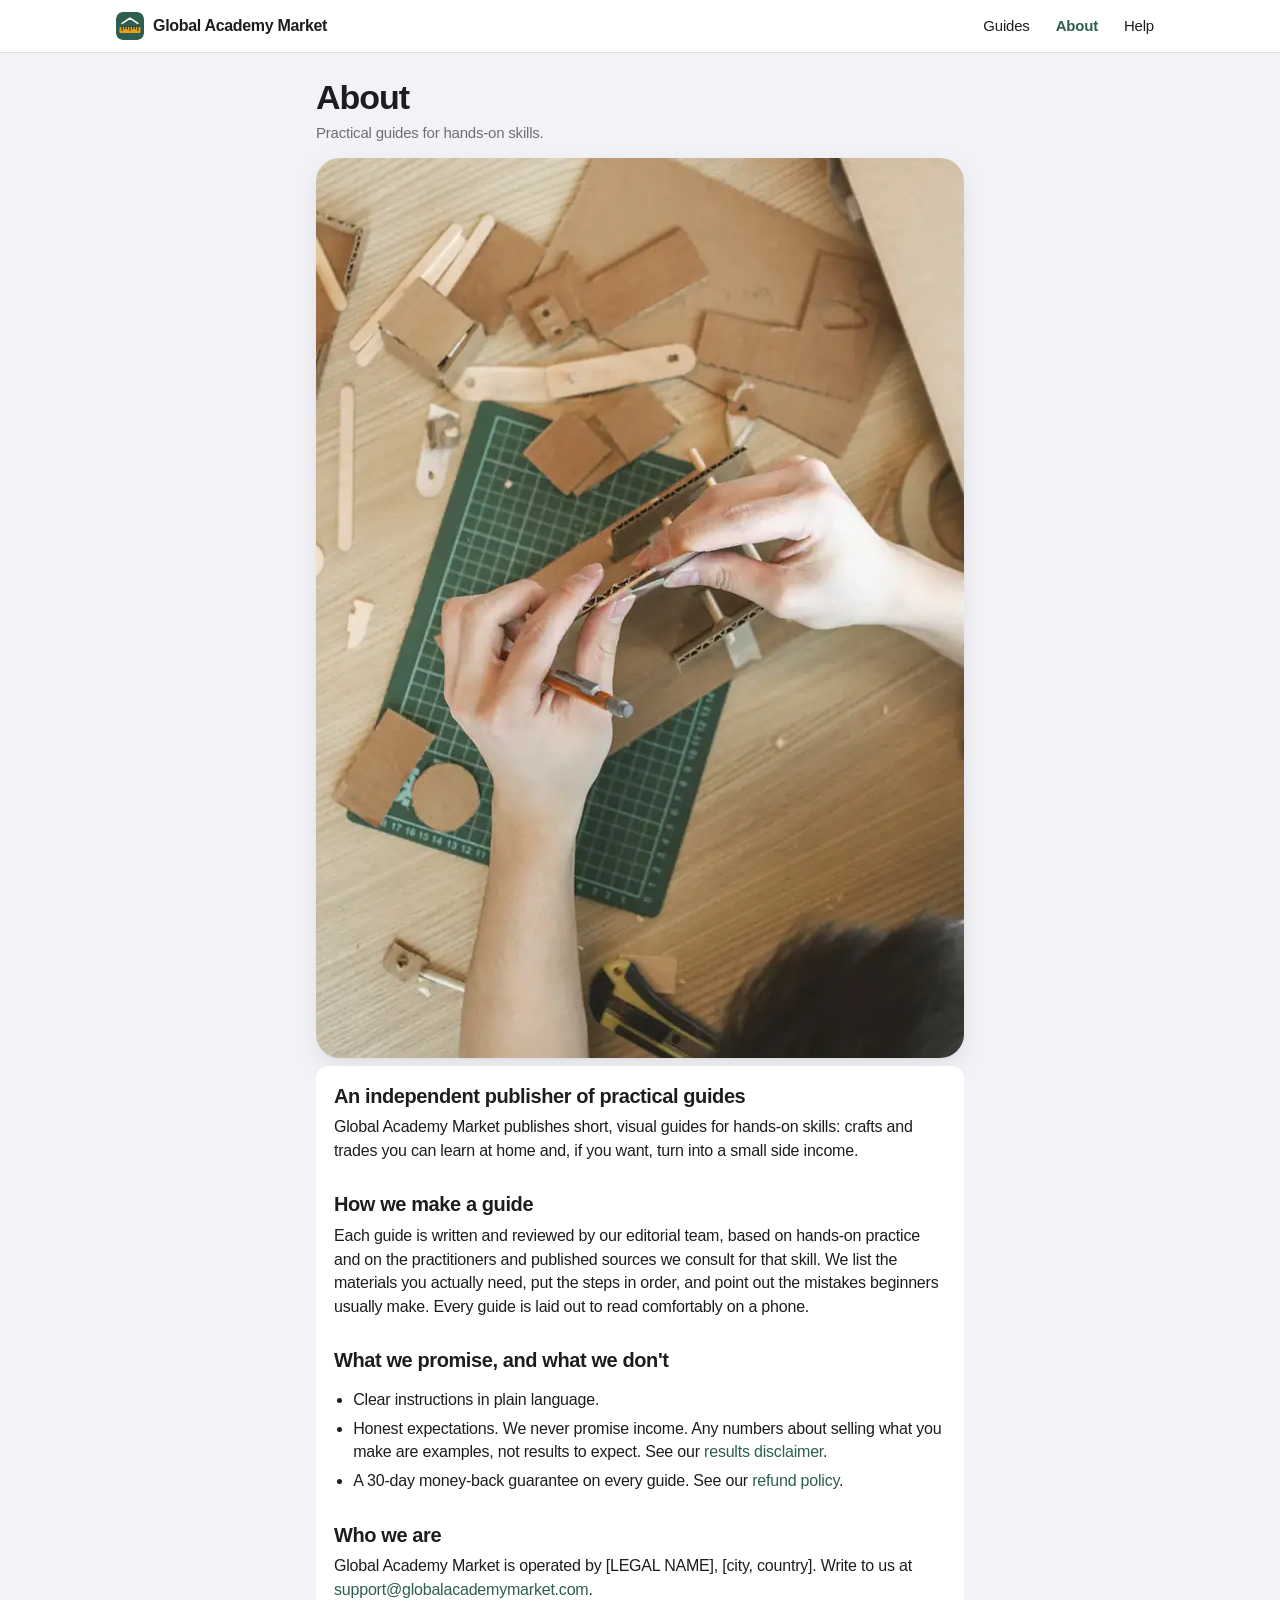
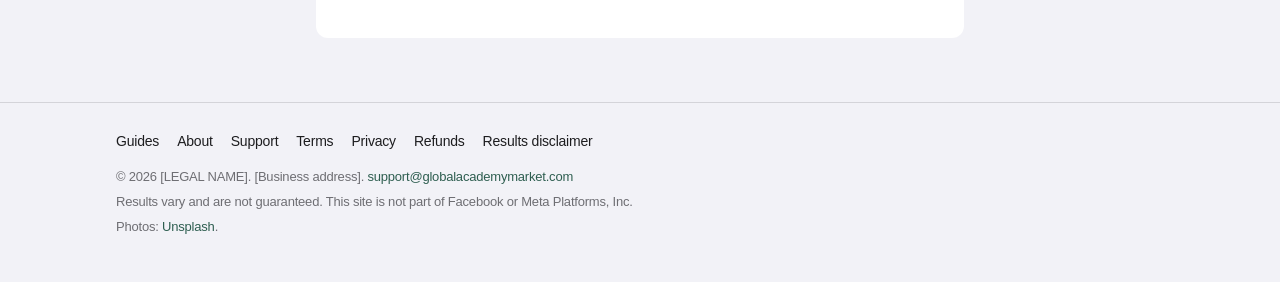
==== about/index.html @ 6670208a "Initial site" ====
<!doctype html>
<html lang="en">
<head>
  <meta charset="utf-8">
  <meta name="viewport" content="width=device-width, initial-scale=1, viewport-fit=cover">
  <title>About — Global Academy Market</title>
  <meta name="description" content="Global Academy Market is an independent publisher of practical guides for hands-on skills.">
  <link rel="canonical" href="https://globalacademymarket.com/about/">
  <meta property="og:title" content="About — Global Academy Market">
  <meta property="og:description" content="Global Academy Market is an independent publisher of practical guides for hands-on skills.">
  <meta property="og:type" content="website">
  <meta property="og:url" content="https://globalacademymarket.com/about/">
  <meta property="og:image" content="https://globalacademymarket.com/assets/img/craft-table.webp">
  <meta name="theme-color" content="#FFFFFF">
  <link rel="icon" href="/assets/mark.svg" type="image/svg+xml">
  <link rel="apple-touch-icon" href="/assets/mark.svg">
  <link rel="stylesheet" href="/assets/site.css">
</head>
<body>
  <a class="skip" href="#main">Skip to content</a>
  <header class="nav">
    <div class="wrap">
      <a class="brand" href="/"><img src="/assets/mark.svg" alt="" width="28" height="28">Global Academy Market</a>
      <nav class="nav-links" aria-label="Main">
        <a class="hide-sm" href="/#guides">Guides</a>
        <a href="/about/" aria-current="page">About</a>
        <a href="/support/">Help</a>
      </nav>
    </div>
  </header>

  <main class="page" id="main">
    <div class="narrow">
      <div class="large-title"><h1>About</h1><p>Practical guides for hands-on skills.</p></div>

      <div class="page-hero-img"><img src="/assets/img/craft-table.webp" alt="" width="720" height="900" style="aspect-ratio:4/3"></div>
      <article class="doc">
        <h2>An independent publisher of practical guides</h2>
        <p>Global Academy Market publishes short, visual guides for hands-on skills: crafts and trades you can learn at home and, if you want, turn into a small side income.</p>
        <h2>How we make a guide</h2>
        <p>Each guide is written and reviewed by our editorial team, based on hands-on practice and on the practitioners and published sources we consult for that skill. We list the materials you actually need, put the steps in order, and point out the mistakes beginners usually make. Every guide is laid out to read comfortably on a phone.</p>
        <h2>What we promise, and what we don't</h2>
        <ul>
          <li>Clear instructions in plain language.</li>
          <li>Honest expectations. We never promise income. Any numbers about selling what you make are examples, not results to expect. See our <a href="/disclaimer/">results disclaimer</a>.</li>
          <li>A 30-day money-back guarantee on every guide. See our <a href="/refunds/">refund policy</a>.</li>
        </ul>
        <h2>Who we are</h2>
        <p>Global Academy Market is operated by [LEGAL NAME], [city, country]. Write to us at <a href="mailto:support@globalacademymarket.com">support@globalacademymarket.com</a>.</p>
      </article>

    </div>
  </main>

  <footer class="footer">
    <div class="wrap">
      <ul class="links">
        <li><a href="/#guides">Guides</a></li>
        <li><a href="/about/">About</a></li>
        <li><a href="/support/">Support</a></li>
        <li><a href="/terms/">Terms</a></li>
        <li><a href="/privacy/">Privacy</a></li>
        <li><a href="/refunds/">Refunds</a></li>
        <li><a href="/disclaimer/">Results disclaimer</a></li>
      </ul>
      <p>© 2026 [LEGAL NAME]. [Business address]. <a href="mailto:support@globalacademymarket.com">support@globalacademymarket.com</a></p>
      <p>Results vary and are not guaranteed. This site is not part of Facebook or Meta Platforms, Inc.</p>
      <p>Photos: <a href="https://unsplash.com/license">Unsplash</a>.</p>
    </div>
  </footer>
</body>
</html>
---- assets/site.css ----
/* Global Academy Market — shared styles (v2, iPhone-inspired, mobile first)
   ~98% of visitors are on phones. Everything is designed at 390px first.
   System font stack = SF Pro on iPhone: native feel, zero font download. */

:root {
  color-scheme: light;
  --bg: #FFFFFF;
  --bg-2: #F2F2F7;          /* iOS grouped background */
  --ink: #1D1D1F;
  --ink-2: #6E6E73;
  --ink-3: #8E8E93;
  --line: rgba(60, 60, 67, 0.16);
  --spruce: #2E5E50;        /* tint colour */
  --spruce-2: #3F7A68;
  --mint: #E3EFEA;
  --marigold: #E5A21C;      /* buy buttons only */
  --marigold-2: #F2B53A;
  --cream: #FBF4E6;

  --font: -apple-system, BlinkMacSystemFont, "SF Pro Text", "SF Pro Display", "Segoe UI", Roboto, "Helvetica Neue", Arial, sans-serif;

  --gutter: 16px;
  --wrap: 1080px;
  --r-xl: 32px;
  --r-lg: 24px;
  --r-md: 16px;
  --shadow: 0 1px 2px rgba(0,0,0,.04), 0 8px 24px rgba(0,0,0,.08);
  --shadow-lg: 0 2px 6px rgba(0,0,0,.06), 0 24px 60px rgba(0,0,0,.18);
  --ease: cubic-bezier(.2, .8, .2, 1);
}

*, *::before, *::after { box-sizing: border-box; }
html { -webkit-text-size-adjust: 100%; scroll-behavior: smooth; }
@media (prefers-reduced-motion: reduce) { html { scroll-behavior: auto; } *, *::before, *::after { animation: none !important; transition: none !important; } }

body {
  margin: 0;
  background: var(--bg);
  color: var(--ink);
  font-family: var(--font);
  font-size: 17px;              /* iOS body size */
  line-height: 1.47;
  letter-spacing: -0.012em;
  -webkit-font-smoothing: antialiased;
  overflow-x: hidden;
}
img { max-width: 100%; display: block; }
a { color: var(--spruce); text-decoration: none; }
a:hover { text-decoration: underline; }
:focus-visible { outline: 3px solid var(--marigold); outline-offset: 2px; border-radius: 6px; }

h1, h2, h3 { margin: 0 0 .4em; line-height: 1.08; letter-spacing: -0.035em; font-weight: 800; text-wrap: balance; }
h1 { font-size: clamp(2.5rem, 11vw, 4.6rem); }
h2 { font-size: clamp(1.9rem, 8vw, 3rem); }
h3 { font-size: 1.15rem; letter-spacing: -0.02em; font-weight: 700; }
p { margin: 0 0 1em; }

.wrap { max-width: var(--wrap); margin: 0 auto; padding: 0 var(--gutter); }
.narrow { max-width: 680px; margin: 0 auto; padding: 0 var(--gutter); }
.skip { position: absolute; left: -999px; }
.skip:focus { left: 8px; top: 8px; z-index: 100; background: #fff; padding: 8px 12px; border-radius: 8px; }

.eyebrow { font-size: 13px; font-weight: 700; letter-spacing: .06em; text-transform: uppercase; color: var(--spruce); margin: 0 0 10px; }
.muted { color: var(--ink-2); }
.grad {
  background: linear-gradient(100deg, var(--spruce) 10%, #4E8F62 45%, var(--marigold) 95%);
  -webkit-background-clip: text; background-clip: text; color: transparent;
}

/* ---------- Glass navigation bar ---------- */
.nav {
  position: sticky; top: 0; z-index: 50;
  background: rgba(255, 255, 255, .72);
  -webkit-backdrop-filter: saturate(180%) blur(20px);
  backdrop-filter: saturate(180%) blur(20px);
  border-bottom: .5px solid var(--line);
}
.nav .wrap { display: flex; align-items: center; justify-content: space-between; height: 52px; gap: 12px; }
.brand { display: inline-flex; align-items: center; gap: 9px; color: var(--ink); font-weight: 700; font-size: 16px; letter-spacing: -0.02em; white-space: nowrap; }
.brand:hover { text-decoration: none; }
.brand img { width: 28px; height: 28px; border-radius: 7px; }
.nav-links { display: flex; align-items: center; gap: 6px; }
.nav-links a { color: var(--ink); font-size: 15px; padding: 6px 10px; border-radius: 999px; }
.nav-links a:hover { background: var(--bg-2); text-decoration: none; }
.nav-links a[aria-current="page"] { color: var(--spruce); font-weight: 600; }
.nav-links .hide-sm { display: none; }
@media (min-width: 600px) { .nav-links .hide-sm { display: inline-block; } }

/* ---------- Buttons (pills) ---------- */
.btn {
  display: inline-flex; align-items: center; justify-content: center; gap: 8px;
  min-height: 50px; padding: 0 24px; border-radius: 999px; border: 0;
  font: 600 17px/1 var(--font); letter-spacing: -0.01em; cursor: pointer;
  background: var(--ink); color: #fff; transition: transform .15s var(--ease), background .2s;
}
.btn:hover { text-decoration: none; background: #000; }
.btn:active { transform: scale(.97); }
.btn-tint { background: var(--spruce); }
.btn-tint:hover { background: var(--spruce-2); }
.btn-soft { background: var(--bg-2); color: var(--spruce); }
.btn-soft:hover { background: #E7E7EC; }
.btn-buy { background: var(--marigold); color: #1D1D1F; font-weight: 700; }
.btn-buy:hover { background: var(--marigold-2); }
.btn-block { width: 100%; }
.pill-get {
  display: inline-flex; align-items: center; justify-content: center; min-width: 72px; height: 30px; padding: 0 14px;
  border-radius: 999px; background: var(--bg-2); color: var(--spruce); font-weight: 700; font-size: 15px;
}
.pill-get:hover { text-decoration: none; background: #E7E7EC; }

/* ---------- iPhone device frame ---------- */
.iphone {
  --w: min(74vw, 300px);
  position: relative; width: var(--w); aspect-ratio: 9 / 19.5;
  margin: 0 auto; padding: calc(var(--w) * .035);
  border-radius: calc(var(--w) * .17);
  background: linear-gradient(145deg, #3A3A3C, #1C1C1E 40%, #2C2C2E);
  box-shadow: var(--shadow-lg), inset 0 0 0 2px #48484A, inset 0 0 0 4px #111;
}
.iphone::before, .iphone::after {          /* side buttons */
  content: ""; position: absolute; width: 3px; border-radius: 2px; background: #2C2C2E;
}
.iphone::before { left: -3px; top: 22%; height: 9%; box-shadow: 0 calc(var(--w) * .2) 0 #2C2C2E; }
.iphone::after { right: -3px; top: 28%; height: 14%; }
.iphone .screen {
  position: relative; width: 100%; height: 100%; overflow: hidden;
  border-radius: calc(var(--w) * .14); background: #fff;
}
.iphone .island {
  position: absolute; z-index: 5; top: calc(var(--w) * .035); left: 50%; transform: translateX(-50%);
  width: 32%; height: calc(var(--w) * .095); background: #000; border-radius: 999px;
}
.status {
  position: absolute; z-index: 4; top: 0; left: 0; right: 0;
  display: flex; justify-content: space-between; align-items: center;
  padding: calc(var(--w) * .05) calc(var(--w) * .085) 0;
  font-size: calc(var(--w) * .048); font-weight: 600; color: #fff; letter-spacing: 0;
}
.status .icons { display: inline-flex; gap: 4px; align-items: center; }
.status .bars { display: inline-flex; align-items: flex-end; gap: 1.5px; height: 10px; }
.status .bars i { width: 3px; background: currentColor; border-radius: 1px; }
.status .bars i:nth-child(1) { height: 4px; } .status .bars i:nth-child(2) { height: 6px; }
.status .bars i:nth-child(3) { height: 8px; } .status .bars i:nth-child(4) { height: 10px; }
.status .batt { width: 22px; height: 11px; border: 1.5px solid currentColor; border-radius: 3.5px; padding: 1px; opacity: .95; }
.status .batt::after { content: ""; display: block; height: 100%; width: 80%; background: currentColor; border-radius: 1.5px; }

/* Reader app inside the phone */
.reader { height: 100%; display: flex; flex-direction: column; font-size: calc(var(--w) * .045); }
.reader-cover { position: relative; height: 52%; flex: none; }
.reader-cover img { width: 100%; height: 100%; object-fit: cover; }
.reader-cover::after { content: ""; position: absolute; inset: 0; background: linear-gradient(180deg, rgba(0,0,0,.35) 0%, transparent 30%, transparent 45%, rgba(0,0,0,.72) 100%); }
.reader-cover .meta { position: absolute; z-index: 2; left: 7%; right: 7%; bottom: 7%; color: #fff; }
.reader-cover .meta span { font-size: .72em; font-weight: 700; letter-spacing: .08em; text-transform: uppercase; opacity: .85; }
.reader-cover .meta strong { display: block; font-size: 1.45em; line-height: 1.05; letter-spacing: -0.03em; margin-top: 2px; }
.reader-body { flex: 1; padding: 6% 7% 0; background: #fff; }
.reader-progress { height: 4px; border-radius: 4px; background: var(--bg-2); margin: 0 0 5%; overflow: hidden; }
.reader-progress i { display: block; height: 100%; width: 38%; background: var(--spruce); border-radius: 4px; }
.reader-row { display: flex; align-items: center; gap: 8px; padding: 4.5% 0; border-bottom: .5px solid var(--line); font-size: .9em; color: var(--ink); }
.reader-row b { width: 1.6em; height: 1.6em; flex: none; display: grid; place-items: center; border-radius: 50%; background: var(--mint); color: var(--spruce); font-size: .8em; }
.reader-row.done b { background: var(--spruce); color: #fff; }
.reader-row em { margin-left: auto; font-style: normal; color: var(--ink-3); font-size: .85em; }
.home-indicator { position: absolute; z-index: 6; bottom: 1.6%; left: 50%; transform: translateX(-50%); width: 36%; height: 4px; border-radius: 4px; background: rgba(0,0,0,.85); }

/* iOS notification banner */
.notif {
  display: flex; gap: 10px; align-items: center;
  width: min(86vw, 340px); padding: 11px 13px;
  background: rgba(250, 250, 252, .84);
  -webkit-backdrop-filter: blur(24px) saturate(180%); backdrop-filter: blur(24px) saturate(180%);
  border-radius: 20px; box-shadow: var(--shadow);
  font-size: 14px; line-height: 1.3; letter-spacing: -0.01em; text-align: left; color: var(--ink);
}
.notif .ico { width: 36px; height: 36px; border-radius: 9px; flex: none; display: grid; place-items: center; color: #fff; background: linear-gradient(180deg, #4FA3F7, #1E6FE6); }
.notif .ico svg { width: 20px; height: 20px; }
.notif strong { display: block; font-size: 14px; }
.notif small { color: var(--ink-2); font-size: 12.5px; }
.notif .when { margin-left: auto; align-self: flex-start; color: var(--ink-3); font-size: 12px; }

@keyframes drop { from { opacity: 0; transform: translate(-50%, -18px) scale(.96); } to { opacity: 1; transform: translate(-50%, 0); } }
@keyframes float { 0%, 100% { transform: translateY(0); } 50% { transform: translateY(-8px); } }

/* ---------- Home hero ---------- */
.hero { padding: 28px 0 24px; text-align: center; overflow: hidden; }
.hero h1 { margin: 0 auto .3em; max-width: 11ch; }
.hero .lede { font-size: 19px; color: var(--ink-2); max-width: 30em; margin: 0 auto 22px; letter-spacing: -0.015em; }
.hero .ctas { display: flex; gap: 10px; justify-content: center; flex-wrap: wrap; margin-bottom: 20px; }
.hero-stage { position: relative; padding: 44px 0 8px; isolation: isolate; }
.hero-stage::before {               /* soft glow behind the phone */
  content: ""; position: absolute; left: 50%; top: 14%; width: 130%; max-width: 640px; aspect-ratio: 1;
  transform: translateX(-50%);
  background: radial-gradient(closest-side, rgba(229,162,28,.30), rgba(46,94,80,.14) 55%, transparent 72%);
  z-index: -1;
}
.hero-stage .notif { position: absolute; z-index: 10; left: 50%; top: 0; transform: translateX(-50%); animation: drop .7s .5s var(--ease) both; }
.hero-stage .iphone { animation: float 6s ease-in-out infinite; }
.hero-stage .side-photo {
  display: none; position: absolute; width: 190px; aspect-ratio: 4 / 5; border-radius: var(--r-lg); overflow: hidden; box-shadow: var(--shadow-lg);
}
.hero-stage .side-photo img { width: 100%; height: 100%; object-fit: cover; }
@media (min-width: 820px) {
  .hero { padding-top: 56px; }
  .hero-stage .side-photo { display: block; }
  .hero-stage .side-photo.l { left: calc(50% - 400px); top: 26%; transform: rotate(-6deg); }
  .hero-stage .side-photo.r { right: calc(50% - 400px); top: 40%; transform: rotate(5deg); }
}

/* ---------- Sections ---------- */
.section { padding: 52px 0; }
.section-gray { background: var(--bg-2); }
.section-head { margin-bottom: 18px; }
.section-head h2 { margin-bottom: .2em; }
.section-head p { color: var(--ink-2); margin: 0; font-size: 17px; }

/* ---------- Horizontal rails (App Store style) ---------- */
.rail {
  display: grid; grid-auto-flow: column; grid-auto-columns: 74%;
  gap: 12px; overflow-x: auto; overscroll-behavior-x: contain;
  scroll-snap-type: x mandatory; scroll-padding-inline: var(--gutter);
  padding: 4px var(--gutter) 18px; margin: 0 calc(var(--gutter) * -1);
  scrollbar-width: none;
}
.rail::-webkit-scrollbar { display: none; }
.rail > * { scroll-snap-align: start; }
@media (min-width: 700px) { .rail { grid-auto-columns: 300px; } }

.story {
  position: relative; display: block; aspect-ratio: 4 / 5; border-radius: var(--r-lg); overflow: hidden;
  background: var(--bg-2); color: #fff; box-shadow: var(--shadow); isolation: isolate;
  transition: transform .25s var(--ease);
}
.story:hover { text-decoration: none; transform: scale(.985); }
.story img { position: absolute; inset: 0; width: 100%; height: 100%; object-fit: cover; z-index: -1; }
.story::after { content: ""; position: absolute; inset: 0; z-index: -1; background: linear-gradient(180deg, rgba(0,0,0,.38), transparent 32%, transparent 52%, rgba(0,0,0,.72)); }
.story .top { position: absolute; top: 16px; left: 18px; right: 18px; font-size: 13px; font-weight: 700; letter-spacing: .06em; text-transform: uppercase; opacity: .92; }
.story .bottom { position: absolute; left: 18px; right: 18px; bottom: 18px; }
.story .bottom strong { display: block; font-size: 24px; line-height: 1.08; letter-spacing: -0.03em; font-weight: 800; }
.story .bottom span { font-size: 15px; opacity: .9; }

/* ---------- "Today" feature card ---------- */
.today {
  position: relative; display: block; border-radius: var(--r-xl); overflow: hidden; color: #fff;
  min-height: 480px; box-shadow: var(--shadow-lg); isolation: isolate;
}
.today:hover { text-decoration: none; }
.today > img { position: absolute; inset: 0; width: 100%; height: 100%; object-fit: cover; z-index: -2; }
.today::after { content: ""; position: absolute; inset: 0; z-index: -1; background: linear-gradient(180deg, rgba(0,0,0,.5), transparent 38%, transparent 48%, rgba(0,0,0,.8)); }
.today .top { position: absolute; top: 22px; left: 22px; right: 22px; }
.today .top span { font-size: 13px; font-weight: 700; letter-spacing: .06em; text-transform: uppercase; opacity: .9; }
.today .top strong { display: block; font-size: clamp(30px, 8.5vw, 44px); line-height: 1.02; letter-spacing: -0.04em; font-weight: 800; margin-top: 4px; max-width: 12ch; }
.glass-bar {
  position: absolute; left: 12px; right: 12px; bottom: 12px;
  display: flex; align-items: center; gap: 12px; padding: 12px;
  border-radius: 20px; background: rgba(30, 30, 32, .45); color: #fff;
  -webkit-backdrop-filter: blur(20px) saturate(160%); backdrop-filter: blur(20px) saturate(160%);
}
.glass-bar img { width: 52px; height: 52px; border-radius: 12px; object-fit: cover; flex: none; }
.glass-bar div { flex: 1; min-width: 0; line-height: 1.25; }
.glass-bar b { display: block; font-size: 16px; }
.glass-bar small { font-size: 13px; opacity: .85; }
.glass-bar .pill-get { background: rgba(255,255,255,.94); }

/* ---------- App Store style list rows (catalog) ---------- */
.app-list { list-style: none; margin: 0; padding: 0; }
.app-row { display: grid; grid-template-columns: 64px 1fr auto; gap: 12px; align-items: center; padding: 12px 0; position: relative; }
.app-row + .app-row::before { content: ""; position: absolute; top: 0; left: 76px; right: 0; border-top: .5px solid var(--line); }
.app-row .icon { width: 64px; height: 64px; border-radius: 15px; object-fit: cover; box-shadow: inset 0 0 0 .5px var(--line); }
.app-row h3 { margin: 0; font-size: 17px; }
.app-row h3 a { color: var(--ink); }
.app-row p { margin: 0; font-size: 14px; color: var(--ink-2); line-height: 1.3; }
.app-row .price-tag { display: block; text-align: center; font-size: 11px; color: var(--ink-3); margin-top: 4px; }

/* ---------- Widgets grid (iOS widgets) ---------- */
.widgets { display: grid; grid-template-columns: 1fr 1fr; gap: 12px; }
.widget {
  position: relative; aspect-ratio: 1; border-radius: var(--r-lg); padding: 16px; overflow: hidden;
  display: flex; flex-direction: column; justify-content: space-between; background: #fff; box-shadow: var(--shadow);
}
.w-icon { width: 34px; height: 34px; border-radius: 10px; display: grid; place-items: center; color: #fff; background: var(--spruce); flex: none; }
.w-icon svg { width: 20px; height: 20px; }
.widget strong { display: block; font-size: 19px; line-height: 1.12; letter-spacing: -0.025em; }
.widget small { display: block; font-size: 13px; color: var(--ink-2); line-height: 1.3; margin-top: 4px; }
.widget.big-num { background: var(--spruce); color: #fff; }
.widget.big-num small { color: rgba(255,255,255,.82); }
.widget.big-num .num { font-size: 64px; font-weight: 800; line-height: .9; letter-spacing: -0.05em; }
.widget.photo { padding: 0; color: #fff; }
.widget.photo img { position: absolute; inset: 0; width: 100%; height: 100%; object-fit: cover; }
.widget.photo::after { content: ""; position: absolute; inset: 0; background: linear-gradient(180deg, transparent 40%, rgba(0,0,0,.72)); }
.widget.photo .cap { position: absolute; z-index: 2; left: 16px; right: 16px; bottom: 14px; }
.widget.photo .cap small { color: rgba(255,255,255,.88); }
.widget.cream { background: var(--cream); }
.widget.cream .w-icon { background: var(--marigold); color: var(--ink); }
@media (min-width: 760px) { .widgets { grid-template-columns: repeat(4, 1fr); } }

/* ---------- Photo mosaic ---------- */
.mosaic { display: grid; grid-template-columns: 1fr 1fr; gap: 8px; }
.mosaic figure { margin: 0; border-radius: var(--r-md); overflow: hidden; background: var(--bg-2); position: relative; }
.mosaic img { width: 100%; height: 100%; object-fit: cover; aspect-ratio: 4 / 5; }
.mosaic figure.wide { grid-column: span 2; }
.mosaic figure.wide img { aspect-ratio: 3 / 2; }
.mosaic figcaption { position: absolute; left: 10px; bottom: 10px; padding: 4px 10px; border-radius: 999px; font-size: 12.5px; font-weight: 600; color: #fff; background: rgba(0,0,0,.42); -webkit-backdrop-filter: blur(10px); backdrop-filter: blur(10px); }
@media (min-width: 760px) { .mosaic { grid-template-columns: repeat(4, 1fr); } }

/* ---------- Guarantee banner ---------- */
.promise {
  display: grid; gap: 18px; align-items: center; padding: 26px; border-radius: var(--r-xl);
  background: linear-gradient(160deg, #1F4339, var(--spruce)); color: #fff;
}
.promise h2 { font-size: clamp(1.7rem, 7vw, 2.4rem); margin: 0 0 .3em; }
.promise p { margin: 0; color: rgba(255,255,255,.86); }
.promise a { color: #fff; text-decoration: underline; }
.ring {
  --p: 100; width: 96px; height: 96px; border-radius: 50%; display: grid; place-items: center; flex: none;
  background: conic-gradient(var(--marigold) calc(var(--p) * 1%), rgba(255,255,255,.15) 0);
}
.ring > div { width: 80px; height: 80px; border-radius: 50%; background: #234A3F; display: grid; place-items: center; text-align: center; line-height: 1; color: #fff; }
.ring b { font-size: 30px; letter-spacing: -0.04em; display: block; }
.ring small { display: block; font-size: 10px; font-weight: 700; letter-spacing: .08em; text-transform: uppercase; opacity: .8; margin-top: 3px; }
@media (min-width: 640px) { .promise { grid-template-columns: auto 1fr; padding: 36px; } }

/* ---------- Text pages: iOS Settings style ---------- */
.page { background: var(--bg-2); padding: 8px 0 64px; min-height: 70vh; }
.large-title { padding: 18px 0 14px; }
.large-title h1 { font-size: 34px; letter-spacing: -0.03em; margin: 0; }
.large-title p { color: var(--ink-2); margin: 6px 0 0; font-size: 15px; }
.group-label { font-size: 13px; text-transform: uppercase; letter-spacing: .02em; color: var(--ink-2); margin: 26px 16px 7px; }
.group { background: #fff; border-radius: 12px; overflow: hidden; }
.group > * { position: relative; }
.group > * + *::before { content: ""; position: absolute; top: 0; left: 58px; right: 0; border-top: .5px solid var(--line); }
.group.plain > * + *::before { left: 16px; }
.cell { display: flex; align-items: center; gap: 12px; padding: 11px 16px; min-height: 50px; color: var(--ink); }
a.cell:hover { text-decoration: none; background: #FAFAFC; }
a.cell::after { content: ""; margin-left: auto; width: 8px; height: 8px; border-right: 2px solid #C4C4C7; border-top: 2px solid #C4C4C7; transform: rotate(45deg); flex: none; }
.cell .ico { width: 30px; height: 30px; border-radius: 8px; display: grid; place-items: center; color: #fff; flex: none; background: var(--spruce); }
.cell .ico svg { width: 18px; height: 18px; }
.cell .ico.orange { background: var(--marigold); color: var(--ink); }
.cell .ico.blue { background: #1E6FE6; }
.cell .ico.gray { background: #8E8E93; }
.cell .txt { flex: 1; min-width: 0; line-height: 1.3; }
.cell .txt small { display: block; color: var(--ink-2); font-size: 13px; overflow-wrap: anywhere; }
.group details > summary { list-style: none; cursor: pointer; display: flex; align-items: center; gap: 12px; padding: 13px 16px; min-height: 50px; font-weight: 500; }
.group details > summary::-webkit-details-marker { display: none; }
.group details > summary::after { content: ""; margin-left: auto; width: 8px; height: 8px; border-right: 2px solid #C4C4C7; border-bottom: 2px solid #C4C4C7; transform: rotate(45deg) translateY(-3px); transition: transform .2s; flex: none; }
.group details[open] > summary::after { transform: rotate(-135deg) translateY(-1px); }
.group details > div { padding: 0 16px 14px; color: var(--ink-2); font-size: 16px; }
.group details > div p:last-child { margin: 0; }
.doc { background: #fff; border-radius: 12px; padding: 20px 18px; font-size: 16px; }
.doc h2 { font-size: 20px; letter-spacing: -0.02em; margin: 1.6em 0 .4em; }
.doc h2:first-child { margin-top: 0; }
.doc ul, .doc ol { padding-left: 1.2em; }
.doc li { margin-bottom: .35em; }
.updated { color: var(--ink-3); font-size: 14px; }
.note { background: var(--cream); border-radius: 12px; padding: 12px 14px; font-size: 15px; margin: 0 0 16px; }
.page-hero-img { border-radius: var(--r-lg); overflow: hidden; margin: 0 0 8px; box-shadow: var(--shadow); }
.page-hero-img img { width: 100%; aspect-ratio: 3 / 2; object-fit: cover; }

/* ---------- Footer ---------- */
.footer { background: var(--bg-2); color: var(--ink-2); font-size: 13px; padding: 28px 0 40px; border-top: .5px solid var(--line); }
.footer .links { display: flex; flex-wrap: wrap; gap: 8px 18px; list-style: none; padding: 0; margin: 0 0 16px; }
.footer .links a { color: var(--ink); font-size: 14px; }
.footer p { margin: 0 0 6px; }
.footer a { overflow-wrap: anywhere; }
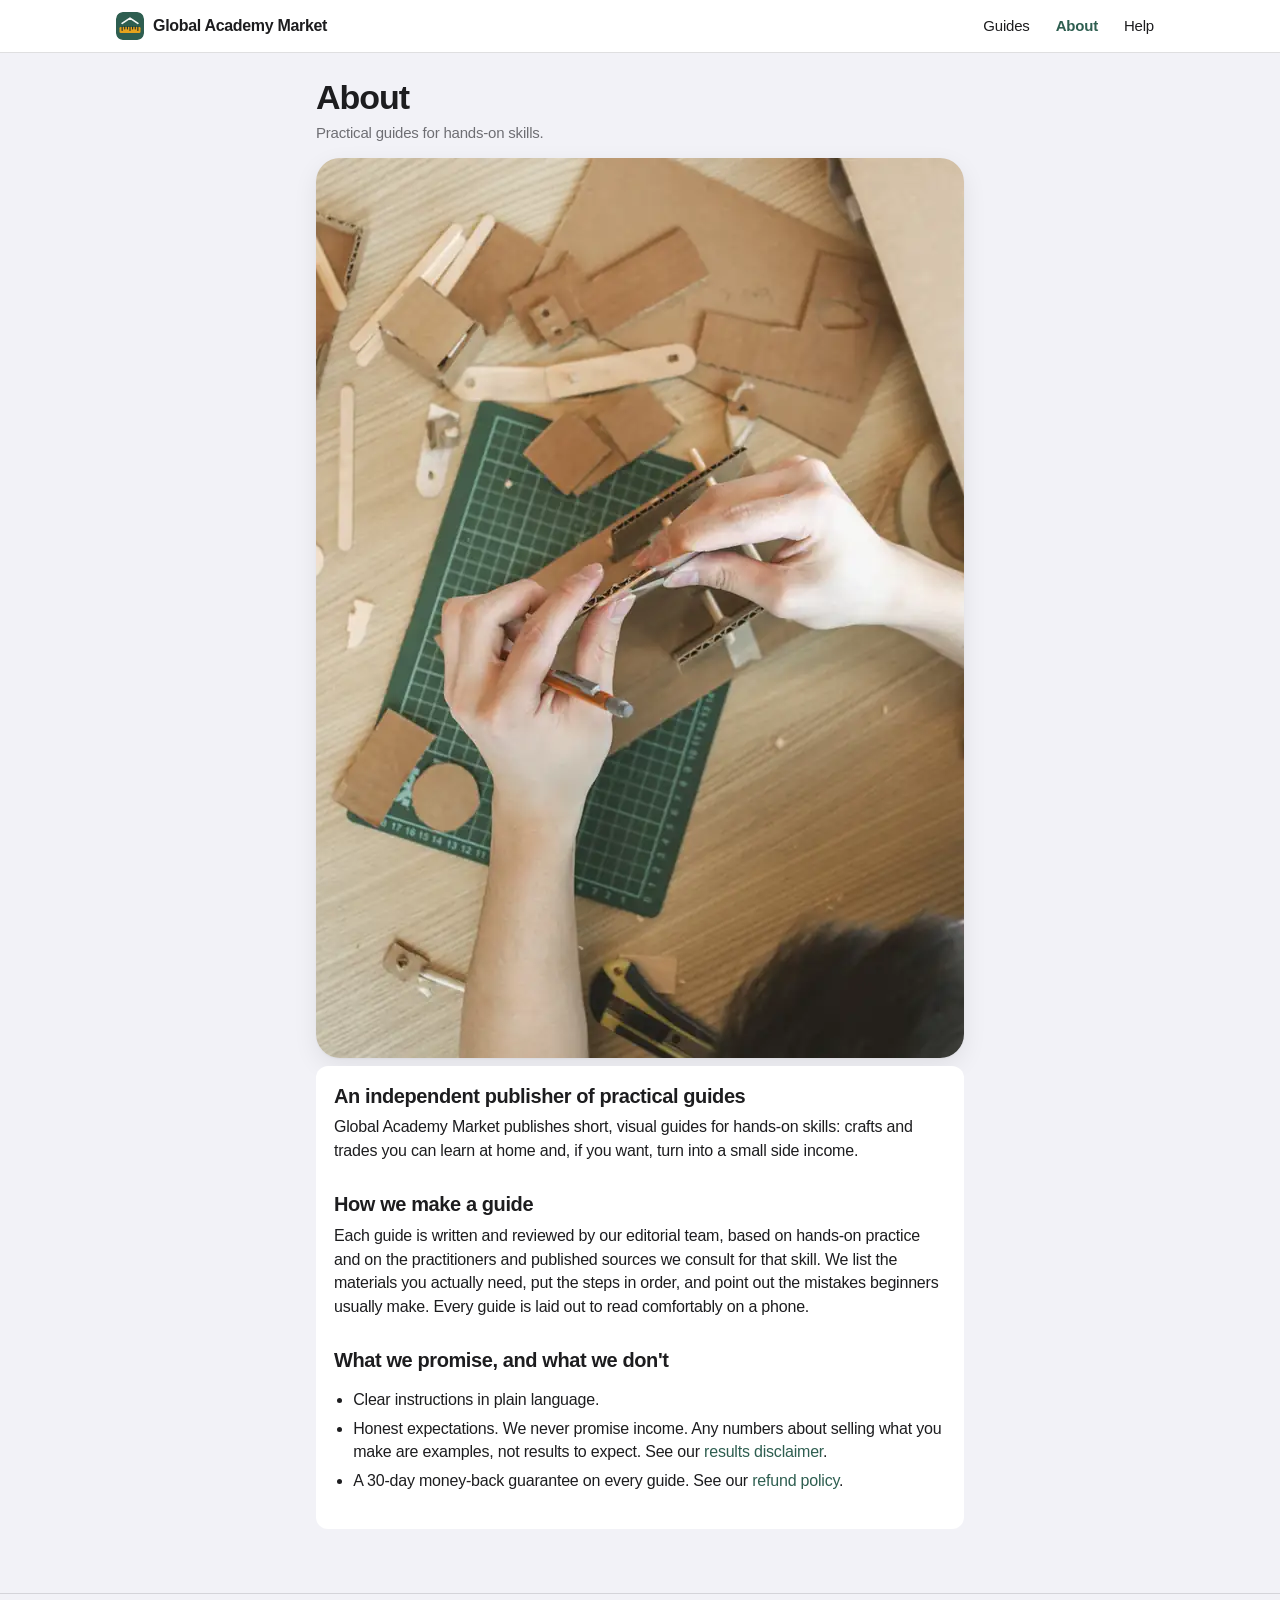
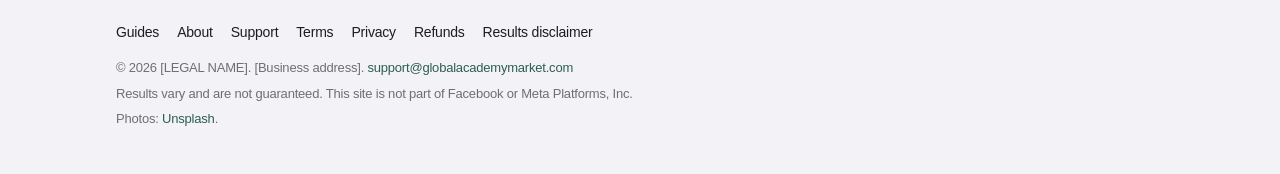
==== commit 38733f40: "H1 Change H1 Change" ====
--- a/about/index.html
+++ b/about/index.html
@@ -45,8 +45,6 @@
           <li>Honest expectations. We never promise income. Any numbers about selling what you make are examples, not results to expect. See our <a href="/disclaimer/">results disclaimer</a>.</li>
           <li>A 30-day money-back guarantee on every guide. See our <a href="/refunds/">refund policy</a>.</li>
         </ul>
-        <h2>Who we are</h2>
-        <p>Global Academy Market is operated by [LEGAL NAME], [city, country]. Write to us at <a href="mailto:support@globalacademymarket.com">support@globalacademymarket.com</a>.</p>
       </article>
 
     </div>
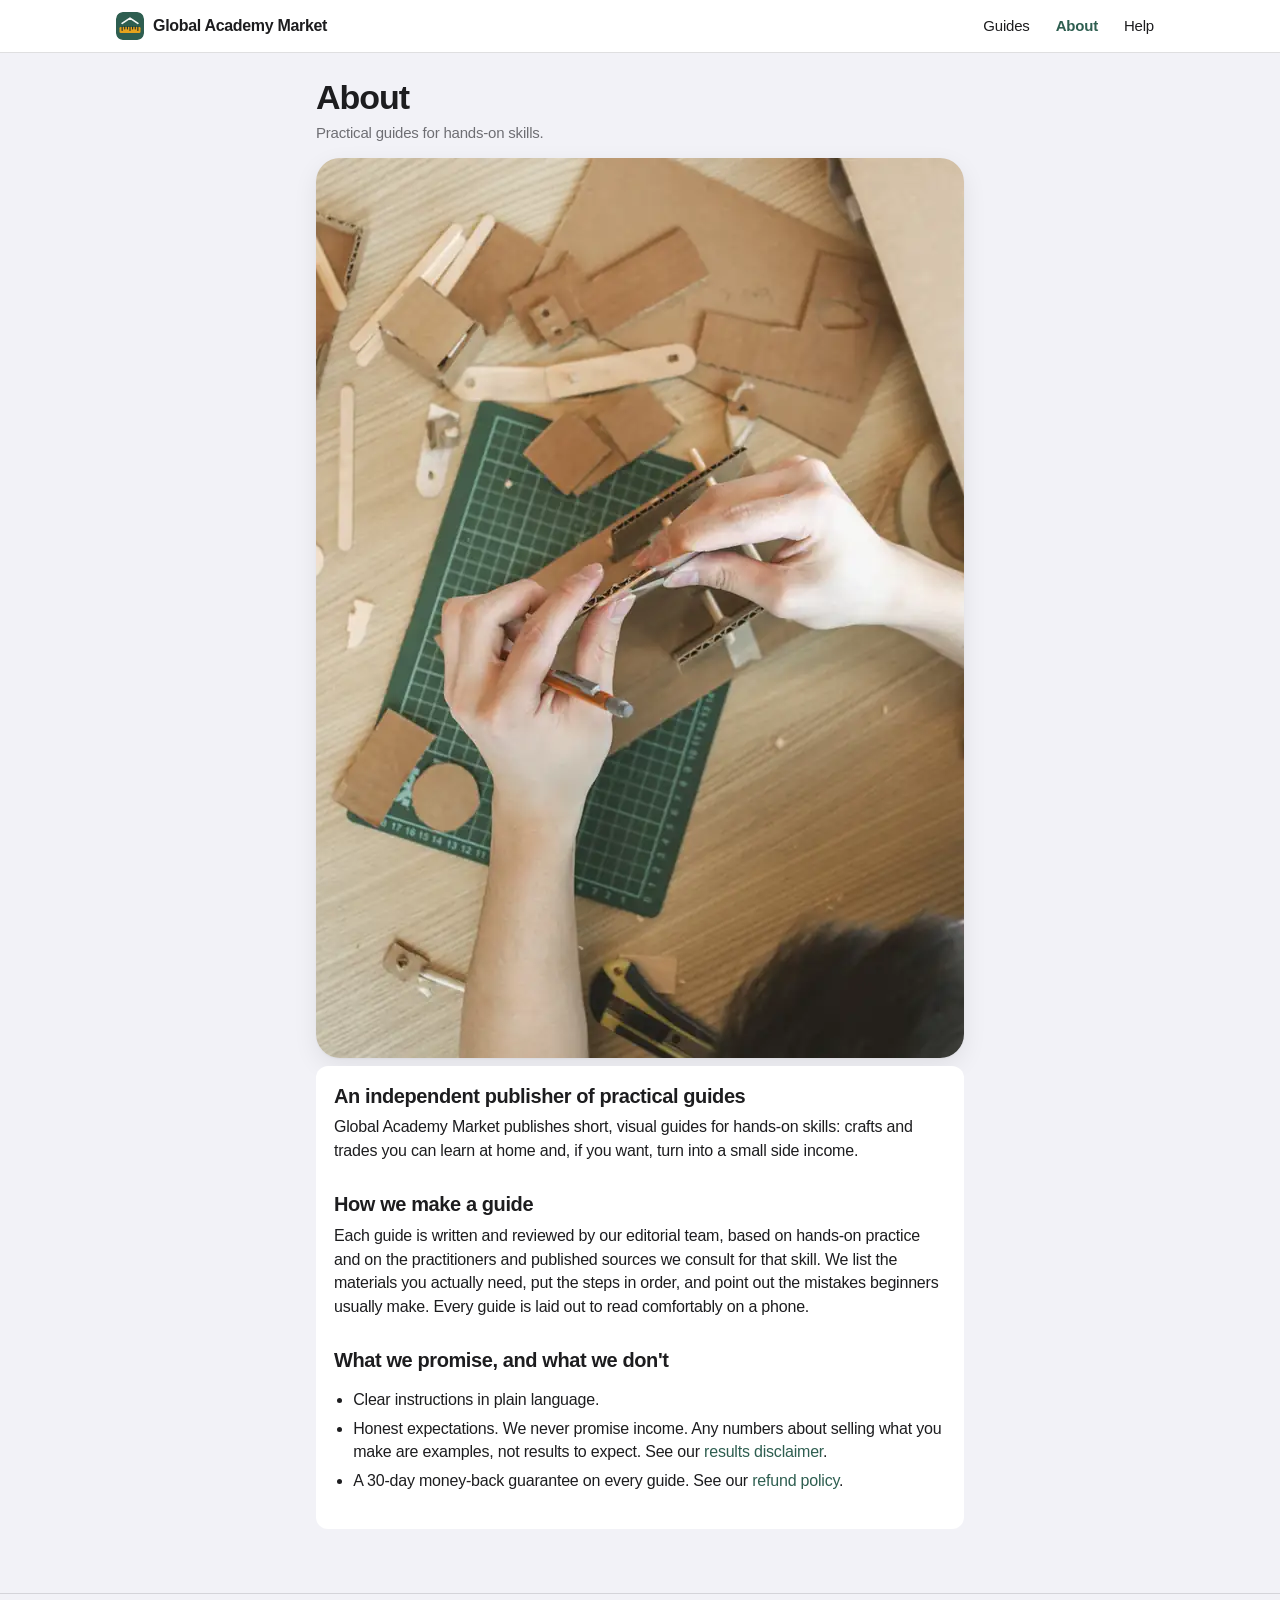
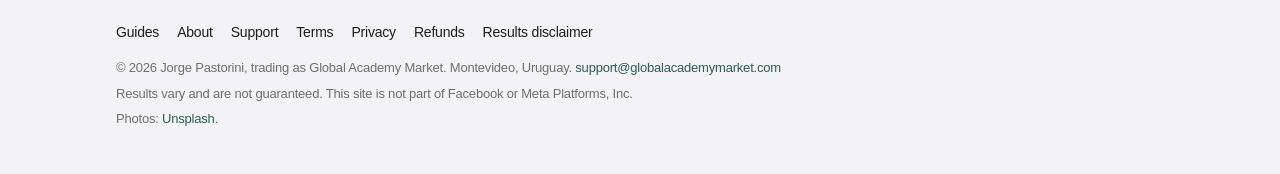
==== commit 34cff6b3: "Legal update" ====
--- a/about/index.html
+++ b/about/index.html
@@ -15,6 +15,19 @@
   <link rel="icon" href="/assets/mark.svg" type="image/svg+xml">
   <link rel="apple-touch-icon" href="/assets/mark.svg">
   <link rel="stylesheet" href="/assets/site.css">
+  <!-- Meta Pixel (GAM Pixel 2196998741214080): PageView on every page. Hotmart fires InitiateCheckout and Purchase. -->
+  <script>
+  !function(f,b,e,v,n,t,s){if(f.fbq)return;n=f.fbq=function(){n.callMethod?
+  n.callMethod.apply(n,arguments):n.queue.push(arguments)};if(!f._fbq)f._fbq=n;
+  n.push=n;n.loaded=!0;n.version='2.0';n.queue=[];t=b.createElement(e);t.async=!0;
+  t.src=v;s=b.getElementsByTagName(e)[0];s.parentNode.insertBefore(t,s)}(window,
+  document,'script','https://connect.facebook.net/en_US/fbevents.js');
+  fbq('init', '2196998741214080');
+  fbq('track', 'PageView');
+  </script>
+  <noscript><img height="1" width="1" style="display:none" alt=""
+  src="https://www.facebook.com/tr?id=2196998741214080&ev=PageView&noscript=1"></noscript>
+  <!-- End Meta Pixel -->
 </head>
 <body>
   <a class="skip" href="#main">Skip to content</a>
@@ -61,7 +74,7 @@
         <li><a href="/refunds/">Refunds</a></li>
         <li><a href="/disclaimer/">Results disclaimer</a></li>
       </ul>
-      <p>© 2026 [LEGAL NAME]. [Business address]. <a href="mailto:support@globalacademymarket.com">support@globalacademymarket.com</a></p>
+      <p>© 2026 Jorge Pastorini, trading as Global Academy Market. Montevideo, Uruguay. <a href="mailto:support@globalacademymarket.com">support@globalacademymarket.com</a></p>
       <p>Results vary and are not guaranteed. This site is not part of Facebook or Meta Platforms, Inc.</p>
       <p>Photos: <a href="https://unsplash.com/license">Unsplash</a>.</p>
     </div>
